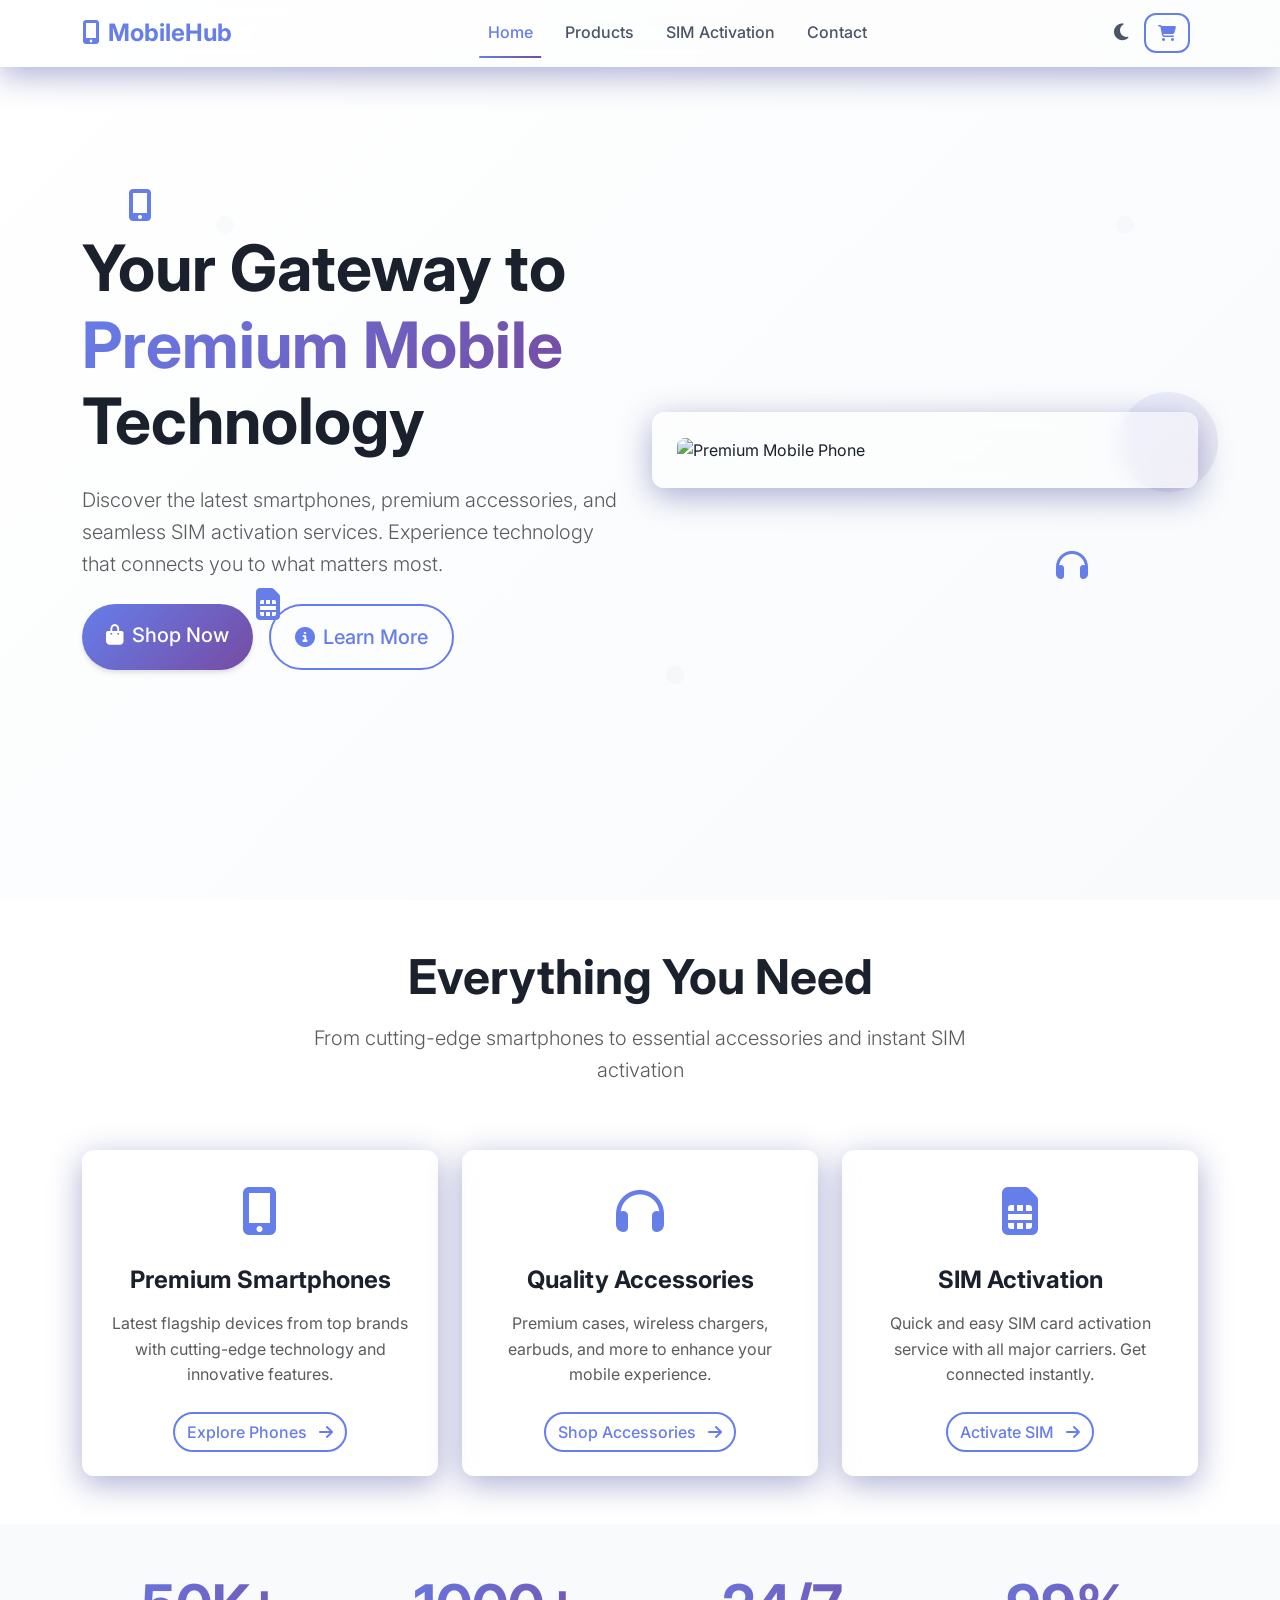
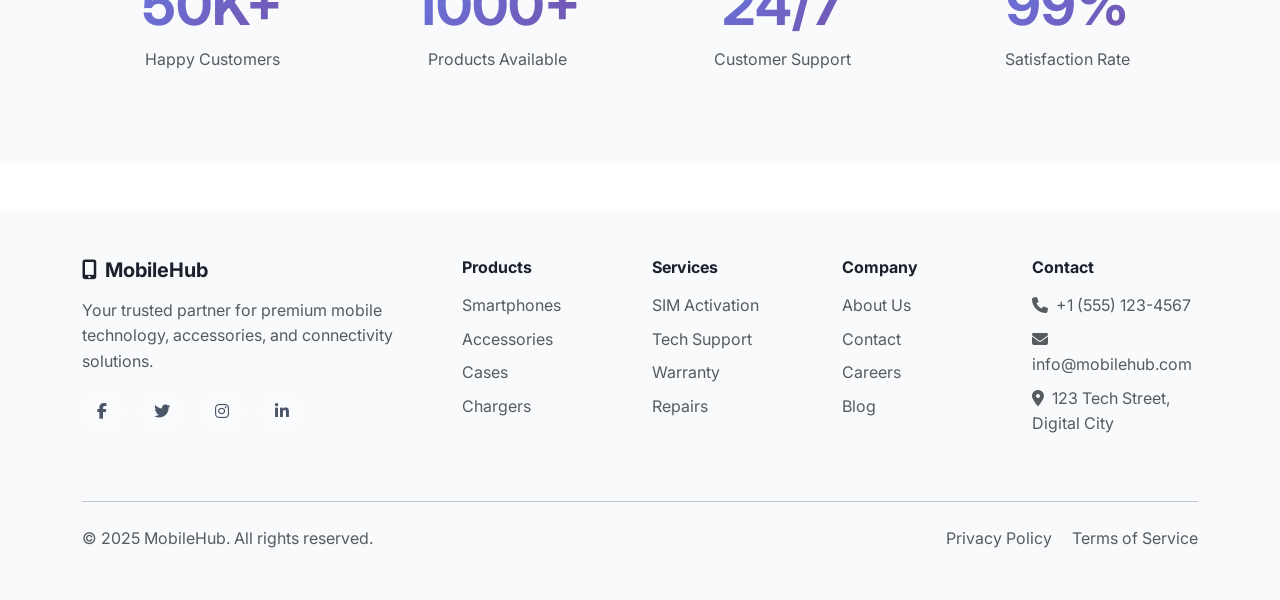
==== index.html @ 007b05e7 "Create initial project structure with responsive mobile tech website Co-authored-by: ahmetiminati <a" ====
<!DOCTYPE html>
<html lang="en" data-bs-theme="light">
<head>
    <meta charset="UTF-8">
    <meta name="viewport" content="width=device-width, initial-scale=1.0">
    <title>MobileHub - Premium Phones & Accessories</title>
    
    <!-- Bootstrap 5 CSS -->
    <link href="https://cdn.jsdelivr.net/npm/bootstrap@5.3.2/dist/css/bootstrap.min.css" rel="stylesheet">
    
    <!-- Google Fonts -->
    <link href="https://fonts.googleapis.com/css2?family=Inter:wght@300;400;500;600;700&display=swap" rel="stylesheet">
    
    <!-- Font Awesome -->
    <link rel="stylesheet" href="https://cdnjs.cloudflare.com/ajax/libs/font-awesome/6.5.0/css/all.min.css">
    
    <!-- AOS Animation Library -->
    <link href="https://unpkg.com/aos@2.3.1/dist/aos.css" rel="stylesheet">
    
    <!-- Custom CSS -->
    <link rel="stylesheet" href="styles.css">
</head>
<body>
    <!-- Navbar -->
    <nav class="navbar navbar-expand-lg navbar-light fixed-top glass-nav">
        <div class="container">
            <a class="navbar-brand fw-bold" href="index.html">
                <i class="fas fa-mobile-alt me-2"></i>MobileHub
            </a>
            
            <button class="navbar-toggler" type="button" data-bs-toggle="collapse" data-bs-target="#navbarNav">
                <span class="navbar-toggler-icon"></span>
            </button>
            
            <div class="collapse navbar-collapse" id="navbarNav">
                <ul class="navbar-nav mx-auto">
                    <li class="nav-item">
                        <a class="nav-link active" href="index.html">Home</a>
                    </li>
                    <li class="nav-item">
                        <a class="nav-link" href="products.html">Products</a>
                    </li>
                    <li class="nav-item">
                        <a class="nav-link" href="sim-activation.html">SIM Activation</a>
                    </li>
                    <li class="nav-item">
                        <a class="nav-link" href="#contact">Contact</a>
                    </li>
                </ul>
                
                <div class="d-flex align-items-center">
                    <button class="btn btn-link p-2 me-2" id="themeToggle">
                        <i class="fas fa-moon" id="themeIcon"></i>
                    </button>
                    <button class="btn btn-outline-primary me-2">
                        <i class="fas fa-shopping-cart"></i>
                    </button>
                </div>
            </div>
        </div>
    </nav>

    <!-- Hero Section -->
    <section class="hero-section d-flex align-items-center min-vh-100">
        <div class="container">
            <div class="row align-items-center">
                <div class="col-lg-6" data-aos="fade-right">
                    <h1 class="display-3 fw-bold mb-4">
                        Your Gateway to 
                        <span class="text-gradient">Premium Mobile</span> 
                        Technology
                    </h1>
                    <p class="lead mb-4 text-muted">
                        Discover the latest smartphones, premium accessories, and seamless SIM activation services. 
                        Experience technology that connects you to what matters most.
                    </p>
                    <div class="d-flex gap-3 flex-wrap">
                        <a href="products.html" class="btn btn-primary btn-lg px-4 py-3 rounded-pill">
                            <i class="fas fa-shopping-bag me-2"></i>Shop Now
                        </a>
                        <a href="#features" class="btn btn-outline-primary btn-lg px-4 py-3 rounded-pill">
                            <i class="fas fa-info-circle me-2"></i>Learn More
                        </a>
                    </div>
                </div>
                <div class="col-lg-6" data-aos="fade-left">
                    <div class="hero-image-container">
                        <div class="glass-card p-4">
                            <img src="https://via.placeholder.com/500x600/667eea/ffffff?text=Premium+Phone" 
                                 alt="Premium Mobile Phone" class="img-fluid rounded-3">
                        </div>
                    </div>
                </div>
            </div>
        </div>
        
        <!-- Floating Elements -->
        <div class="floating-elements">
            <div class="floating-element" data-aos="fade-up" data-aos-delay="200">
                <i class="fas fa-mobile-alt"></i>
            </div>
            <div class="floating-element" data-aos="fade-up" data-aos-delay="400">
                <i class="fas fa-headphones"></i>
            </div>
            <div class="floating-element" data-aos="fade-up" data-aos-delay="600">
                <i class="fas fa-sim-card"></i>
            </div>
        </div>
    </section>

    <!-- Features Section -->
    <section id="features" class="py-5">
        <div class="container">
            <div class="row text-center mb-5">
                <div class="col-lg-8 mx-auto" data-aos="fade-up">
                    <h2 class="display-5 fw-bold mb-3">Everything You Need</h2>
                    <p class="lead text-muted">
                        From cutting-edge smartphones to essential accessories and instant SIM activation
                    </p>
                </div>
            </div>
            
            <div class="row g-4">
                <div class="col-lg-4" data-aos="fade-up" data-aos-delay="100">
                    <div class="feature-card glass-card h-100 p-4 text-center">
                        <div class="feature-icon mb-3">
                            <i class="fas fa-mobile-alt"></i>
                        </div>
                        <h4 class="fw-bold mb-3">Premium Smartphones</h4>
                        <p class="text-muted mb-4">
                            Latest flagship devices from top brands with cutting-edge technology and innovative features.
                        </p>
                        <a href="products.html" class="btn btn-outline-primary rounded-pill">
                            Explore Phones <i class="fas fa-arrow-right ms-2"></i>
                        </a>
                    </div>
                </div>
                
                <div class="col-lg-4" data-aos="fade-up" data-aos-delay="200">
                    <div class="feature-card glass-card h-100 p-4 text-center">
                        <div class="feature-icon mb-3">
                            <i class="fas fa-headphones"></i>
                        </div>
                        <h4 class="fw-bold mb-3">Quality Accessories</h4>
                        <p class="text-muted mb-4">
                            Premium cases, wireless chargers, earbuds, and more to enhance your mobile experience.
                        </p>
                        <a href="products.html" class="btn btn-outline-primary rounded-pill">
                            Shop Accessories <i class="fas fa-arrow-right ms-2"></i>
                        </a>
                    </div>
                </div>
                
                <div class="col-lg-4" data-aos="fade-up" data-aos-delay="300">
                    <div class="feature-card glass-card h-100 p-4 text-center">
                        <div class="feature-icon mb-3">
                            <i class="fas fa-sim-card"></i>
                        </div>
                        <h4 class="fw-bold mb-3">SIM Activation</h4>
                        <p class="text-muted mb-4">
                            Quick and easy SIM card activation service with all major carriers. Get connected instantly.
                        </p>
                        <a href="sim-activation.html" class="btn btn-outline-primary rounded-pill">
                            Activate SIM <i class="fas fa-arrow-right ms-2"></i>
                        </a>
                    </div>
                </div>
            </div>
        </div>
    </section>

    <!-- Stats Section -->
    <section class="stats-section py-5">
        <div class="container">
            <div class="row text-center">
                <div class="col-lg-3 col-md-6 mb-4" data-aos="fade-up" data-aos-delay="100">
                    <div class="stat-item">
                        <h3 class="display-4 fw-bold text-primary mb-2">50K+</h3>
                        <p class="text-muted">Happy Customers</p>
                    </div>
                </div>
                <div class="col-lg-3 col-md-6 mb-4" data-aos="fade-up" data-aos-delay="200">
                    <div class="stat-item">
                        <h3 class="display-4 fw-bold text-primary mb-2">1000+</h3>
                        <p class="text-muted">Products Available</p>
                    </div>
                </div>
                <div class="col-lg-3 col-md-6 mb-4" data-aos="fade-up" data-aos-delay="300">
                    <div class="stat-item">
                        <h3 class="display-4 fw-bold text-primary mb-2">24/7</h3>
                        <p class="text-muted">Customer Support</p>
                    </div>
                </div>
                <div class="col-lg-3 col-md-6 mb-4" data-aos="fade-up" data-aos-delay="400">
                    <div class="stat-item">
                        <h3 class="display-4 fw-bold text-primary mb-2">99%</h3>
                        <p class="text-muted">Satisfaction Rate</p>
                    </div>
                </div>
            </div>
        </div>
    </section>

    <!-- Footer -->
    <footer class="footer py-5 mt-5">
        <div class="container">
            <div class="row">
                <div class="col-lg-4 mb-4">
                    <h5 class="fw-bold mb-3">
                        <i class="fas fa-mobile-alt me-2"></i>MobileHub
                    </h5>
                    <p class="text-muted">
                        Your trusted partner for premium mobile technology, accessories, and connectivity solutions.
                    </p>
                    <div class="social-links">
                        <a href="#" class="social-link me-3"><i class="fab fa-facebook-f"></i></a>
                        <a href="#" class="social-link me-3"><i class="fab fa-twitter"></i></a>
                        <a href="#" class="social-link me-3"><i class="fab fa-instagram"></i></a>
                        <a href="#" class="social-link"><i class="fab fa-linkedin-in"></i></a>
                    </div>
                </div>
                
                <div class="col-lg-2 col-md-6 mb-4">
                    <h6 class="fw-bold mb-3">Products</h6>
                    <ul class="list-unstyled">
                        <li class="mb-2"><a href="products.html" class="text-muted text-decoration-none">Smartphones</a></li>
                        <li class="mb-2"><a href="products.html" class="text-muted text-decoration-none">Accessories</a></li>
                        <li class="mb-2"><a href="products.html" class="text-muted text-decoration-none">Cases</a></li>
                        <li class="mb-2"><a href="products.html" class="text-muted text-decoration-none">Chargers</a></li>
                    </ul>
                </div>
                
                <div class="col-lg-2 col-md-6 mb-4">
                    <h6 class="fw-bold mb-3">Services</h6>
                    <ul class="list-unstyled">
                        <li class="mb-2"><a href="sim-activation.html" class="text-muted text-decoration-none">SIM Activation</a></li>
                        <li class="mb-2"><a href="#" class="text-muted text-decoration-none">Tech Support</a></li>
                        <li class="mb-2"><a href="#" class="text-muted text-decoration-none">Warranty</a></li>
                        <li class="mb-2"><a href="#" class="text-muted text-decoration-none">Repairs</a></li>
                    </ul>
                </div>
                
                <div class="col-lg-2 col-md-6 mb-4">
                    <h6 class="fw-bold mb-3">Company</h6>
                    <ul class="list-unstyled">
                        <li class="mb-2"><a href="#" class="text-muted text-decoration-none">About Us</a></li>
                        <li class="mb-2"><a href="#contact" class="text-muted text-decoration-none">Contact</a></li>
                        <li class="mb-2"><a href="#" class="text-muted text-decoration-none">Careers</a></li>
                        <li class="mb-2"><a href="#" class="text-muted text-decoration-none">Blog</a></li>
                    </ul>
                </div>
                
                <div class="col-lg-2 col-md-6 mb-4" id="contact">
                    <h6 class="fw-bold mb-3">Contact</h6>
                    <ul class="list-unstyled">
                        <li class="mb-2 text-muted"><i class="fas fa-phone me-2"></i>+1 (555) 123-4567</li>
                        <li class="mb-2 text-muted"><i class="fas fa-envelope me-2"></i>info@mobilehub.com</li>
                        <li class="mb-2 text-muted"><i class="fas fa-map-marker-alt me-2"></i>123 Tech Street, Digital City</li>
                    </ul>
                </div>
            </div>
            
            <hr class="my-4">
            
            <div class="row align-items-center">
                <div class="col-md-6">
                    <p class="text-muted mb-0">&copy; 2025 MobileHub. All rights reserved.</p>
                </div>
                <div class="col-md-6 text-md-end">
                    <a href="#" class="text-muted text-decoration-none me-3">Privacy Policy</a>
                    <a href="#" class="text-muted text-decoration-none">Terms of Service</a>
                </div>
            </div>
        </div>
    </footer>

    <!-- Bootstrap 5 JS -->
    <script src="https://cdn.jsdelivr.net/npm/bootstrap@5.3.2/dist/js/bootstrap.bundle.min.js"></script>
    
    <!-- AOS Animation JS -->
    <script src="https://unpkg.com/aos@2.3.1/dist/aos.js"></script>
    
    <!-- Custom JS -->
    <script src="script.js"></script>
</body>
</html>
---- styles.css ----
/* ==========================================================================
   MobileHub - Modern Mobile Store CSS
   ========================================================================== */

/* CSS Variables for Theme Support */
:root {
    /* Light Theme Colors */
    --primary-color: #667eea;
    --primary-gradient: linear-gradient(135deg, #667eea 0%, #764ba2 100%);
    --secondary-color: #f093fb;
    --accent-color: #4facfe;
    
    /* Background Colors */
    --bg-primary: #ffffff;
    --bg-secondary: #f8fafc;
    --bg-tertiary: #e2e8f0;
    
    /* Text Colors */
    --text-primary: #1a202c;
    --text-secondary: #4a5568;
    --text-muted: #718096;
    
    /* Glass Effect */
    --glass-bg: rgba(255, 255, 255, 0.25);
    --glass-border: rgba(255, 255, 255, 0.18);
    --glass-shadow: 0 8px 32px 0 rgba(31, 38, 135, 0.37);
    
    /* Shadows */
    --shadow-sm: 0 1px 2px 0 rgba(0, 0, 0, 0.05);
    --shadow-md: 0 4px 6px -1px rgba(0, 0, 0, 0.1), 0 2px 4px -1px rgba(0, 0, 0, 0.06);
    --shadow-lg: 0 10px 15px -3px rgba(0, 0, 0, 0.1), 0 4px 6px -2px rgba(0, 0, 0, 0.05);
    --shadow-xl: 0 20px 25px -5px rgba(0, 0, 0, 0.1), 0 10px 10px -5px rgba(0, 0, 0, 0.04);
    
    /* Border Radius */
    --border-radius-sm: 0.375rem;
    --border-radius-md: 0.5rem;
    --border-radius-lg: 0.75rem;
    --border-radius-xl: 1rem;
    
    /* Transitions */
    --transition-fast: 0.15s ease-in-out;
    --transition-normal: 0.3s ease-in-out;
    --transition-slow: 0.5s ease-in-out;
}

/* Dark Theme */
[data-bs-theme="dark"] {
    --bg-primary: #0f172a;
    --bg-secondary: #1e293b;
    --bg-tertiary: #334155;
    
    --text-primary: #f1f5f9;
    --text-secondary: #cbd5e1;
    --text-muted: #94a3b8;
    
    --glass-bg: rgba(15, 23, 42, 0.25);
    --glass-border: rgba(148, 163, 184, 0.18);
    --glass-shadow: 0 8px 32px 0 rgba(0, 0, 0, 0.5);
}

/* Base Styles */
* {
    margin: 0;
    padding: 0;
    box-sizing: border-box;
}

html {
    scroll-behavior: smooth;
}

body {
    font-family: 'Inter', -apple-system, BlinkMacSystemFont, 'Segoe UI', Roboto, sans-serif;
    line-height: 1.6;
    color: var(--text-primary);
    background: var(--bg-primary);
    transition: all var(--transition-normal);
}

/* Typography */
h1, h2, h3, h4, h5, h6 {
    font-weight: 600;
    line-height: 1.2;
    color: var(--text-primary);
}

.text-gradient {
    background: var(--primary-gradient);
    -webkit-background-clip: text;
    -webkit-text-fill-color: transparent;
    background-clip: text;
}

/* Glass Morphism Effects */
.glass-card {
    background: var(--glass-bg);
    backdrop-filter: blur(10px);
    -webkit-backdrop-filter: blur(10px);
    border: 1px solid var(--glass-border);
    border-radius: var(--border-radius-lg);
    box-shadow: var(--glass-shadow);
    transition: all var(--transition-normal);
}

.glass-card:hover {
    transform: translateY(-5px);
    box-shadow: var(--shadow-xl);
}

.glass-nav {
    background: var(--glass-bg) !important;
    backdrop-filter: blur(10px);
    -webkit-backdrop-filter: blur(10px);
    border-bottom: 1px solid var(--glass-border);
    box-shadow: var(--glass-shadow);
}

/* Navigation */
.navbar-brand {
    font-size: 1.5rem;
    font-weight: 700;
    color: var(--primary-color) !important;
}

.navbar-nav .nav-link {
    font-weight: 500;
    color: var(--text-secondary) !important;
    padding: 0.75rem 1rem !important;
    border-radius: var(--border-radius-md);
    transition: all var(--transition-fast);
    position: relative;
}

.navbar-nav .nav-link:hover,
.navbar-nav .nav-link.active {
    color: var(--primary-color) !important;
    background: var(--glass-bg);
}

.navbar-nav .nav-link::after {
    content: '';
    position: absolute;
    bottom: 0;
    left: 50%;
    width: 0;
    height: 2px;
    background: var(--primary-gradient);
    transition: all var(--transition-fast);
    transform: translateX(-50%);
}

.navbar-nav .nav-link:hover::after,
.navbar-nav .nav-link.active::after {
    width: 80%;
}

/* Hero Section */
.hero-section {
    background: linear-gradient(135deg, var(--bg-primary) 0%, var(--bg-secondary) 100%);
    position: relative;
    overflow: hidden;
}

.hero-section::before {
    content: '';
    position: absolute;
    top: 0;
    left: 0;
    right: 0;
    bottom: 0;
    background: url('data:image/svg+xml,<svg xmlns="http://www.w3.org/2000/svg" viewBox="0 0 100 100"><defs><pattern id="grain" width="100" height="100" patternUnits="userSpaceOnUse"><circle cx="25" cy="25" r="1" fill="%23667eea" opacity="0.1"/><circle cx="75" cy="75" r="1" fill="%23764ba2" opacity="0.1"/></pattern></defs><rect width="100" height="100" fill="url(%23grain)"/></svg>');
    opacity: 0.3;
    z-index: 1;
}

.hero-section .container {
    position: relative;
    z-index: 2;
}

.hero-image-container {
    position: relative;
}

.hero-image-container::before {
    content: '';
    position: absolute;
    top: -20px;
    right: -20px;
    width: 100px;
    height: 100px;
    background: var(--primary-gradient);
    border-radius: 50%;
    opacity: 0.1;
    z-index: -1;
}

/* Floating Elements */
.floating-elements {
    position: absolute;
    top: 0;
    left: 0;
    right: 0;
    bottom: 0;
    pointer-events: none;
    z-index: 1;
}

.floating-element {
    position: absolute;
    font-size: 2rem;
    color: var(--primary-color);
    opacity: 0.1;
    animation: float 6s ease-in-out infinite;
}

.floating-element:nth-child(1) {
    top: 20%;
    left: 10%;
    animation-delay: 0s;
}

.floating-element:nth-child(2) {
    top: 60%;
    right: 15%;
    animation-delay: 2s;
}

.floating-element:nth-child(3) {
    bottom: 30%;
    left: 20%;
    animation-delay: 4s;
}

@keyframes float {
    0%, 100% {
        transform: translateY(0px);
    }
    50% {
        transform: translateY(-20px);
    }
}

/* Buttons */
.btn {
    font-weight: 500;
    border-radius: var(--border-radius-lg);
    transition: all var(--transition-normal);
    border: none;
    position: relative;
    overflow: hidden;
}

.btn-primary {
    background: var(--primary-gradient);
    color: white;
    box-shadow: var(--shadow-md);
}

.btn-primary:hover {
    transform: translateY(-2px);
    box-shadow: var(--shadow-lg);
    background: var(--primary-gradient);
    filter: brightness(1.1);
}

.btn-outline-primary {
    border: 2px solid var(--primary-color);
    color: var(--primary-color);
    background: transparent;
}

.btn-outline-primary:hover {
    background: var(--primary-gradient);
    border-color: transparent;
    color: white;
    transform: translateY(-2px);
    box-shadow: var(--shadow-lg);
}

.btn::before {
    content: '';
    position: absolute;
    top: 0;
    left: -100%;
    width: 100%;
    height: 100%;
    background: linear-gradient(90deg, transparent, rgba(255, 255, 255, 0.2), transparent);
    transition: left 0.5s;
}

.btn:hover::before {
    left: 100%;
}

/* Feature Cards */
.feature-card {
    border: none;
    transition: all var(--transition-normal);
    height: 100%;
}

.feature-card:hover {
    transform: translateY(-10px) scale(1.02);
}

.feature-icon {
    font-size: 3rem;
    color: var(--primary-color);
    margin-bottom: 1rem;
}

/* Product Cards */
.product-card {
    border: none;
    overflow: hidden;
    transition: all var(--transition-normal);
    position: relative;
}

.product-card:hover {
    transform: translateY(-10px);
    box-shadow: var(--shadow-xl);
}

.product-image {
    position: relative;
    overflow: hidden;
    border-radius: var(--border-radius-lg) var(--border-radius-lg) 0 0;
}

.product-image img {
    transition: transform var(--transition-slow);
    border-radius: var(--border-radius-lg) var(--border-radius-lg) 0 0;
}

.product-card:hover .product-image img {
    transform: scale(1.1);
}

.product-overlay {
    position: absolute;
    top: 0;
    left: 0;
    right: 0;
    bottom: 0;
    background: rgba(0, 0, 0, 0.7);
    display: flex;
    align-items: center;
    justify-content: center;
    opacity: 0;
    transition: opacity var(--transition-normal);
}

.product-card:hover .product-overlay {
    opacity: 1;
}

.product-category .badge {
    font-size: 0.75rem;
    padding: 0.375rem 0.75rem;
    border-radius: var(--border-radius-xl);
}

.product-rating i {
    font-size: 0.875rem;
}

/* Tabs */
.glass-tabs {
    background: var(--glass-bg);
    backdrop-filter: blur(10px);
    -webkit-backdrop-filter: blur(10px);
    border: 1px solid var(--glass-border);
    border-radius: var(--border-radius-xl);
    padding: 0.5rem;
}

.glass-tabs .nav-link {
    border: none;
    border-radius: var(--border-radius-lg);
    color: var(--text-secondary);
    font-weight: 500;
    transition: all var(--transition-fast);
}

.glass-tabs .nav-link.active {
    background: var(--primary-gradient);
    color: white;
    box-shadow: var(--shadow-md);
}

/* Forms */
.form-control,
.form-select {
    border: 2px solid var(--glass-border);
    border-radius: var(--border-radius-md);
    background: var(--glass-bg);
    backdrop-filter: blur(10px);
    -webkit-backdrop-filter: blur(10px);
    color: var(--text-primary);
    transition: all var(--transition-fast);
}

.form-control:focus,
.form-select:focus {
    border-color: var(--primary-color);
    box-shadow: 0 0 0 0.2rem rgba(102, 126, 234, 0.25);
    background: var(--glass-bg);
}

.form-label {
    color: var(--text-primary);
    margin-bottom: 0.5rem;
}

/* Info Cards */
.info-card {
    border: none;
    transition: all var(--transition-normal);
}

.info-card:hover {
    transform: translateY(-5px);
}

.info-icon {
    font-size: 2.5rem;
    margin-bottom: 1rem;
}

/* Carrier Items */
.carrier-item {
    min-width: 100px;
    text-align: center;
    transition: all var(--transition-normal);
    cursor: pointer;
}

.carrier-item:hover {
    transform: translateY(-3px);
    background: var(--primary-color);
    color: white;
}

.carrier-item i {
    font-size: 1.5rem;
    display: block;
}

/* Accordion */
.accordion-item {
    border: none;
    margin-bottom: 1rem;
}

.accordion-button {
    background: var(--glass-bg);
    border: none;
    color: var(--text-primary);
    font-weight: 500;
    border-radius: var(--border-radius-lg);
}

.accordion-button:not(.collapsed) {
    background: var(--primary-gradient);
    color: white;
    box-shadow: none;
}

.accordion-button:focus {
    box-shadow: none;
    border-color: transparent;
}

.accordion-body {
    background: var(--glass-bg);
    color: var(--text-secondary);
    border-radius: 0 0 var(--border-radius-lg) var(--border-radius-lg);
}

/* Stats Section */
.stats-section {
    background: var(--bg-secondary);
    position: relative;
}

.stat-item h3 {
    background: var(--primary-gradient);
    -webkit-background-clip: text;
    -webkit-text-fill-color: transparent;
    background-clip: text;
}

/* Footer */
.footer {
    background: var(--bg-secondary);
    border-top: 1px solid var(--glass-border);
}

.social-link {
    display: inline-flex;
    align-items: center;
    justify-content: center;
    width: 40px;
    height: 40px;
    background: var(--glass-bg);
    color: var(--text-secondary);
    border-radius: 50%;
    text-decoration: none;
    transition: all var(--transition-fast);
    backdrop-filter: blur(10px);
    -webkit-backdrop-filter: blur(10px);
    border: 1px solid var(--glass-border);
}

.social-link:hover {
    background: var(--primary-gradient);
    color: white;
    transform: translateY(-2px);
}

/* Page Headers */
.page-header {
    background: linear-gradient(135deg, var(--bg-primary) 0%, var(--bg-secondary) 100%);
    position: relative;
}

/* Theme Toggle */
#themeToggle {
    border: none;
    background: transparent;
    color: var(--text-secondary);
    font-size: 1.2rem;
    transition: all var(--transition-fast);
}

#themeToggle:hover {
    color: var(--primary-color);
    transform: scale(1.1);
}

/* Animations */
@keyframes fadeInUp {
    from {
        opacity: 0;
        transform: translateY(30px);
    }
    to {
        opacity: 1;
        transform: translateY(0);
    }
}

@keyframes fadeInLeft {
    from {
        opacity: 0;
        transform: translateX(-30px);
    }
    to {
        opacity: 1;
        transform: translateX(0);
    }
}

@keyframes fadeInRight {
    from {
        opacity: 0;
        transform: translateX(30px);
    }
    to {
        opacity: 1;
        transform: translateX(0);
    }
}

/* Responsive Design */
@media (max-width: 768px) {
    .hero-section {
        padding-top: 2rem;
        padding-bottom: 2rem;
    }
    
    .display-3 {
        font-size: 2.5rem;
    }
    
    .display-4 {
        font-size: 2rem;
    }
    
    .btn-lg {
        padding: 0.75rem 1.5rem;
        font-size: 1rem;
    }
    
    .floating-elements {
        display: none;
    }
    
    .product-card {
        margin-bottom: 1.5rem;
    }
    
    .glass-tabs {
        padding: 0.25rem;
    }
    
    .glass-tabs .nav-link {
        padding: 0.5rem 0.75rem;
        font-size: 0.875rem;
    }
    
    .carriers-grid {
        gap: 1rem !important;
    }
    
    .carrier-item {
        min-width: 80px;
        padding: 0.75rem !important;
    }
    
    .form-container {
        padding: 2rem !important;
    }
}

@media (max-width: 576px) {
    .display-3 {
        font-size: 2rem;
    }
    
    .display-4 {
        font-size: 1.75rem;
    }
    
    .btn-lg {
        padding: 0.625rem 1.25rem;
        font-size: 0.9rem;
    }
    
    .hero-section .btn {
        width: 100%;
        margin-bottom: 0.5rem;
    }
    
    .feature-icon {
        font-size: 2.5rem;
    }
    
    .info-icon {
        font-size: 2rem;
    }
    
    .form-container {
        padding: 1.5rem !important;
    }
    
    .social-link {
        width: 35px;
        height: 35px;
    }
}

/* Print Styles */
@media print {
    .navbar,
    .floating-elements,
    .btn,
    .social-links {
        display: none !important;
    }
    
    .glass-card {
        background: white !important;
        box-shadow: none !important;
        border: 1px solid #ddd !important;
    }
    
    body {
        background: white !important;
        color: black !important;
    }
}

/* High Contrast Mode */
@media (prefers-contrast: high) {
    :root {
        --glass-bg: rgba(255, 255, 255, 0.9);
        --glass-border: rgba(0, 0, 0, 0.3);
    }
    
    [data-bs-theme="dark"] {
        --glass-bg: rgba(0, 0, 0, 0.9);
        --glass-border: rgba(255, 255, 255, 0.3);
    }
}

/* Reduced Motion */
@media (prefers-reduced-motion: reduce) {
    * {
        animation-duration: 0.01ms !important;
        animation-iteration-count: 1 !important;
        transition-duration: 0.01ms !important;
    }
    
    .floating-element {
        animation: none;
    }
}

/* Focus Styles for Accessibility */
.btn:focus,
.form-control:focus,
.form-select:focus,
.nav-link:focus {
    outline: 2px solid var(--primary-color);
    outline-offset: 2px;
}

/* Loading States */
.loading {
    opacity: 0.6;
    pointer-events: none;
}

.loading::after {
    content: '';
    position: absolute;
    top: 50%;
    left: 50%;
    width: 20px;
    height: 20px;
    margin: -10px 0 0 -10px;
    border: 2px solid var(--primary-color);
    border-radius: 50%;
    border-top-color: transparent;
    animation: spin 1s linear infinite;
}

@keyframes spin {
    to {
        transform: rotate(360deg);
    }
}

/* Success/Error States */
.is-valid .form-control,
.is-valid .form-select {
    border-color: #198754;
}

.is-invalid .form-control,
.is-invalid .form-select {
    border-color: #dc3545;
}

/* Custom Scrollbar */
::-webkit-scrollbar {
    width: 8px;
}

::-webkit-scrollbar-track {
    background: var(--bg-secondary);
}

::-webkit-scrollbar-thumb {
    background: var(--primary-color);
    border-radius: 4px;
}

::-webkit-scrollbar-thumb:hover {
    background: var(--secondary-color);
}

/* Selection Styles */
::selection {
    background: var(--primary-color);
    color: white;
}

::-moz-selection {
    background: var(--primary-color);
    color: white;
}
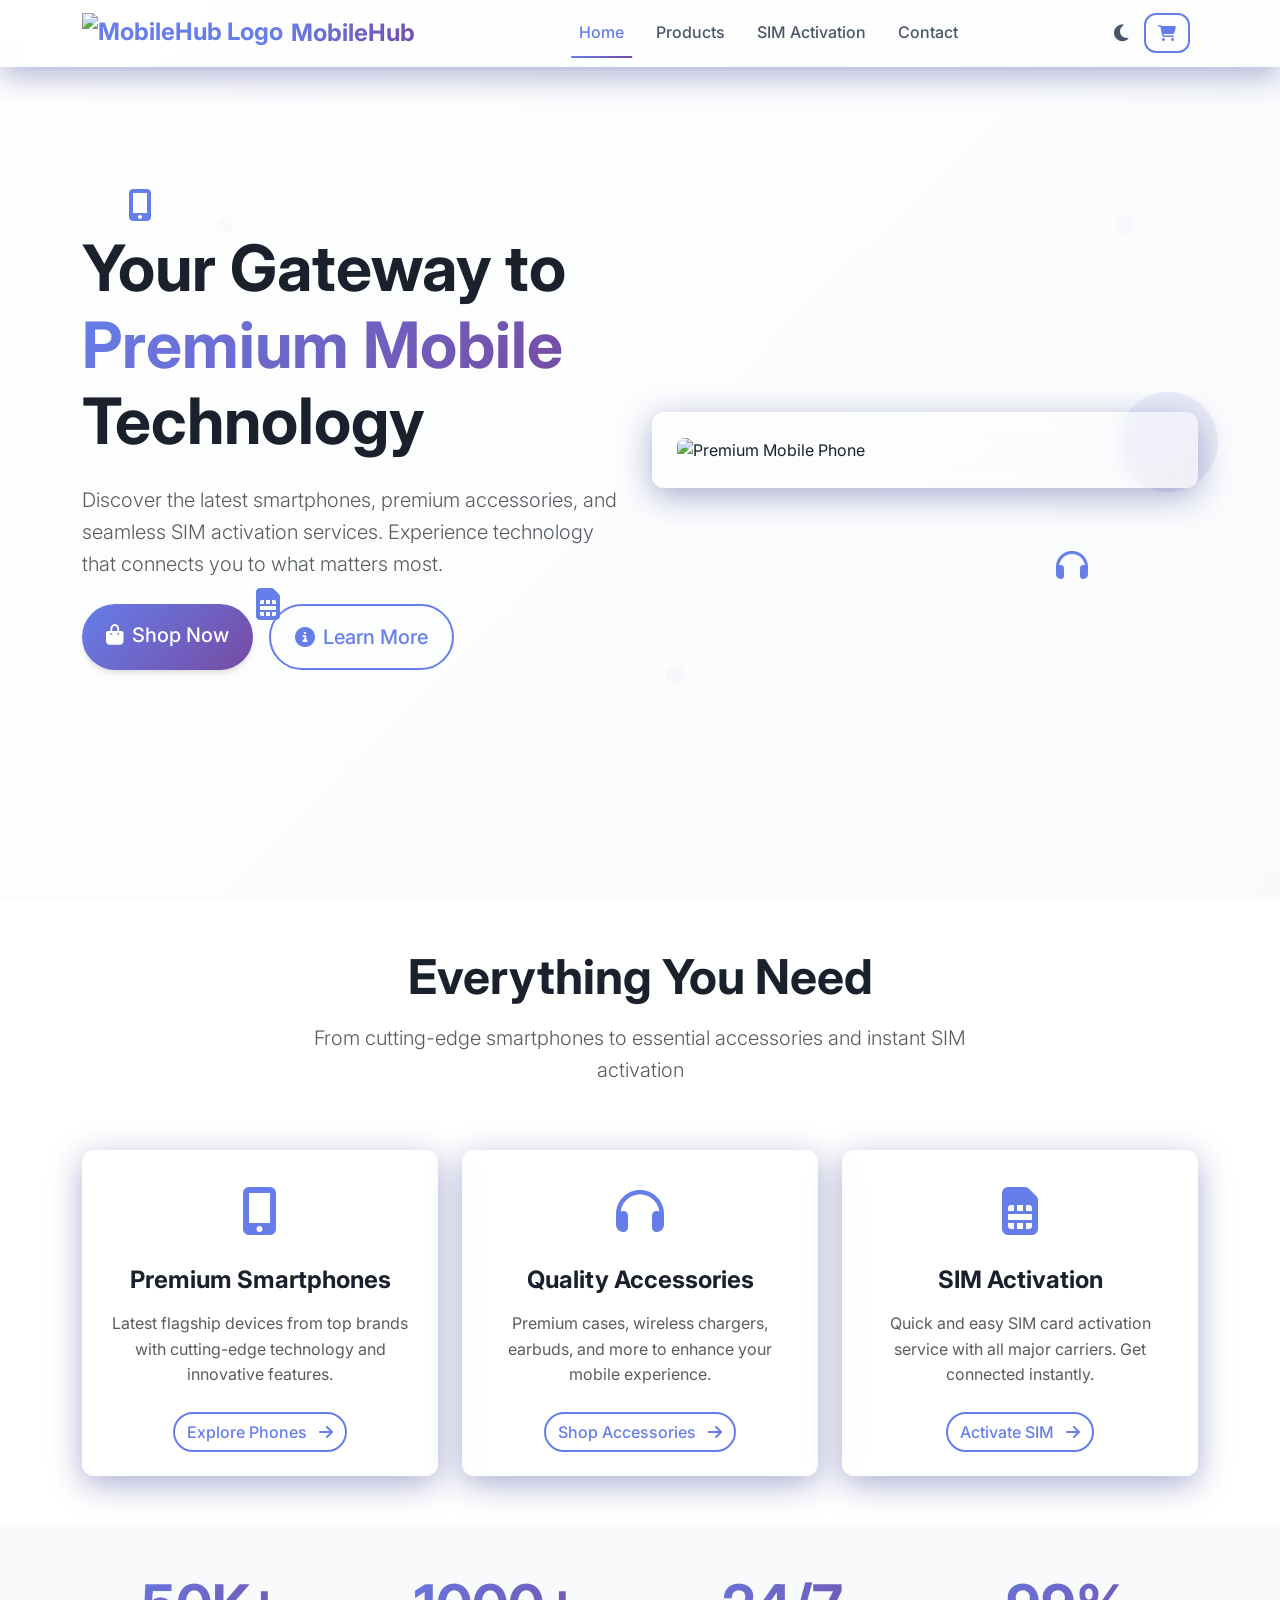
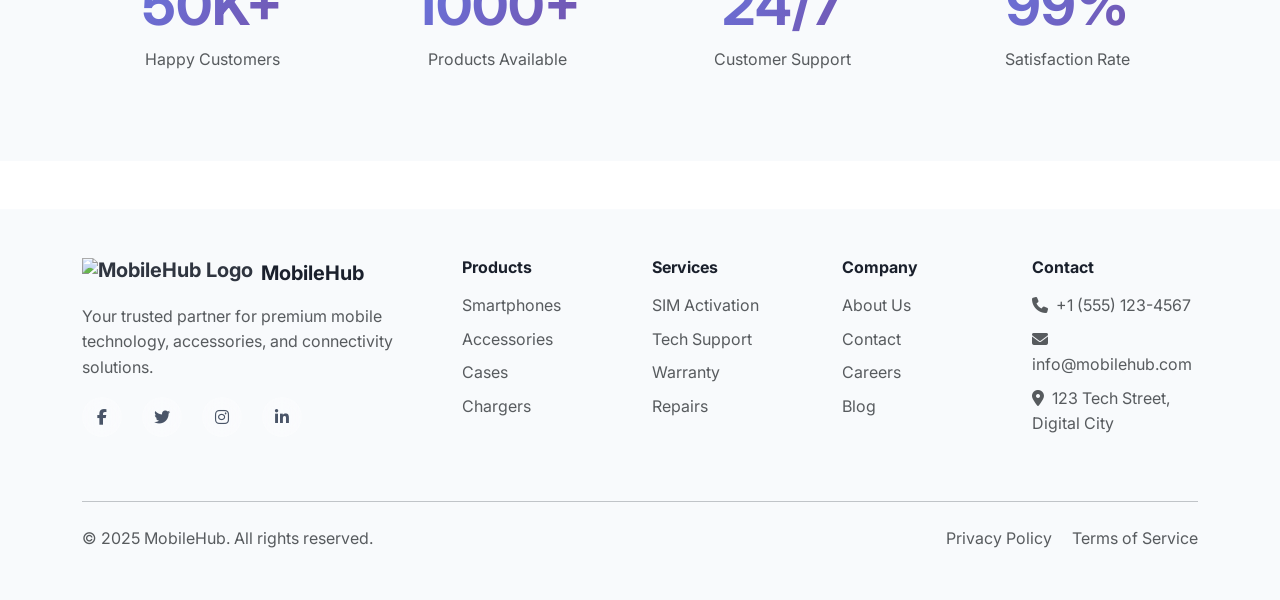
==== commit ae40cf33: "Replace mobile icon with logo in navbar and footer across pages Co-authored-by: ahmetiminati <ahmeti" ====
--- a/index.html
+++ b/index.html
@@ -24,8 +24,9 @@
     <!-- Navbar -->
     <nav class="navbar navbar-expand-lg navbar-light fixed-top glass-nav">
         <div class="container">
-            <a class="navbar-brand fw-bold" href="index.html">
-                <i class="fas fa-mobile-alt me-2"></i>MobileHub
+            <a class="navbar-brand fw-bold d-flex align-items-center" href="index.html">
+                <img src="logo.png" alt="MobileHub Logo" class="navbar-logo me-2">
+                <span class="brand-text">MobileHub</span>
             </a>
             
             <button class="navbar-toggler" type="button" data-bs-toggle="collapse" data-bs-target="#navbarNav">
@@ -206,8 +207,9 @@
         <div class="container">
             <div class="row">
                 <div class="col-lg-4 mb-4">
-                    <h5 class="fw-bold mb-3">
-                        <i class="fas fa-mobile-alt me-2"></i>MobileHub
+                    <h5 class="fw-bold mb-3 d-flex align-items-center">
+                        <img src="logo.png" alt="MobileHub Logo" class="footer-logo me-2">
+                        <span>MobileHub</span>
                     </h5>
                     <p class="text-muted">
                         Your trusted partner for premium mobile technology, accessories, and connectivity solutions.
--- a/styles.css
+++ b/styles.css
@@ -120,6 +120,35 @@
     font-size: 1.5rem;
     font-weight: 700;
     color: var(--primary-color) !important;
+    text-decoration: none;
+}
+
+.navbar-brand:hover {
+    color: var(--primary-color) !important;
+}
+
+/* Logo Styles */
+.navbar-logo {
+    height: 40px;
+    width: auto;
+    transition: all var(--transition-fast);
+}
+
+.navbar-logo:hover {
+    transform: scale(1.05);
+}
+
+.footer-logo {
+    height: 30px;
+    width: auto;
+    opacity: 0.9;
+}
+
+.brand-text {
+    background: var(--primary-gradient);
+    -webkit-background-clip: text;
+    -webkit-text-fill-color: transparent;
+    background-clip: text;
 }
 
 .navbar-nav .nav-link {
@@ -581,6 +610,14 @@
         padding-bottom: 2rem;
     }
     
+    .navbar-logo {
+        height: 35px;
+    }
+    
+    .footer-logo {
+        height: 25px;
+    }
+    
     .display-3 {
         font-size: 2.5rem;
     }
@@ -628,6 +665,18 @@
 @media (max-width: 576px) {
     .display-3 {
         font-size: 2rem;
+    }
+    
+    .navbar-logo {
+        height: 30px;
+    }
+    
+    .footer-logo {
+        height: 20px;
+    }
+    
+    .brand-text {
+        font-size: 1.2rem;
     }
     
     .display-4 {
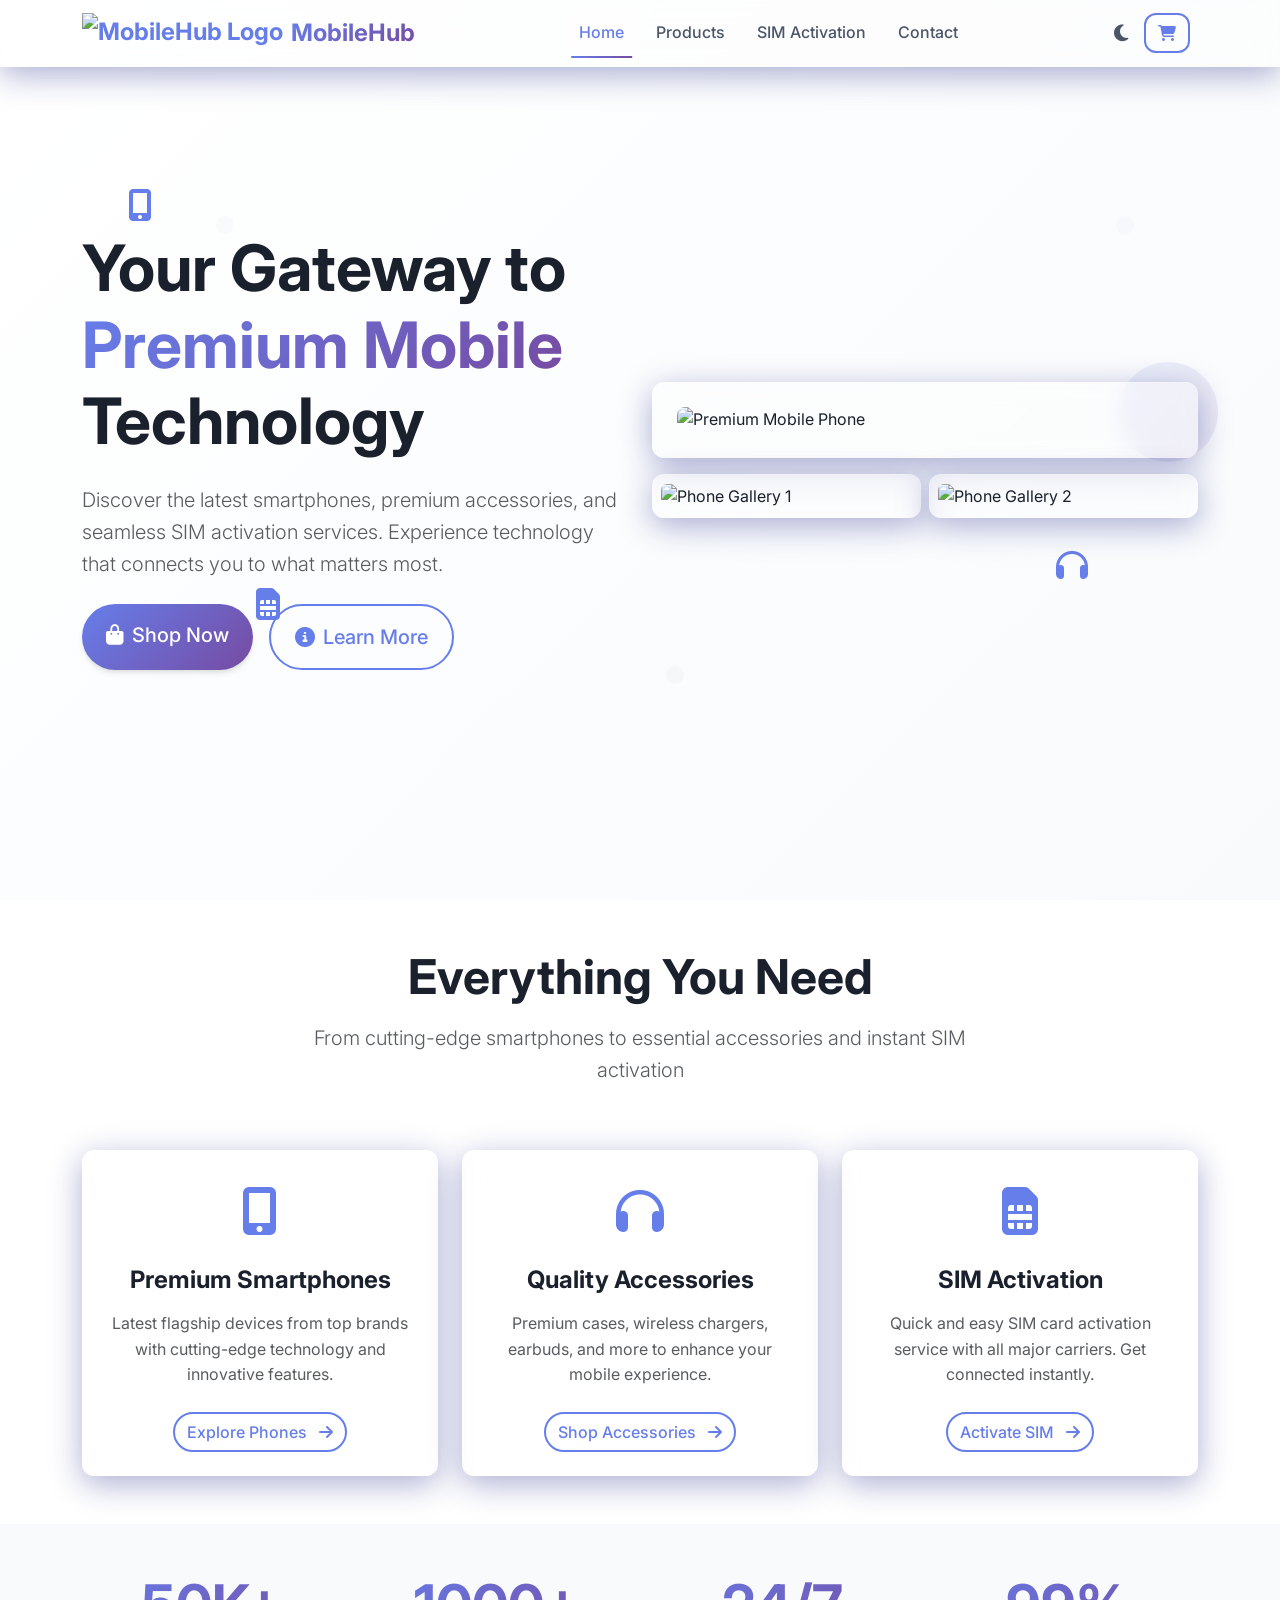
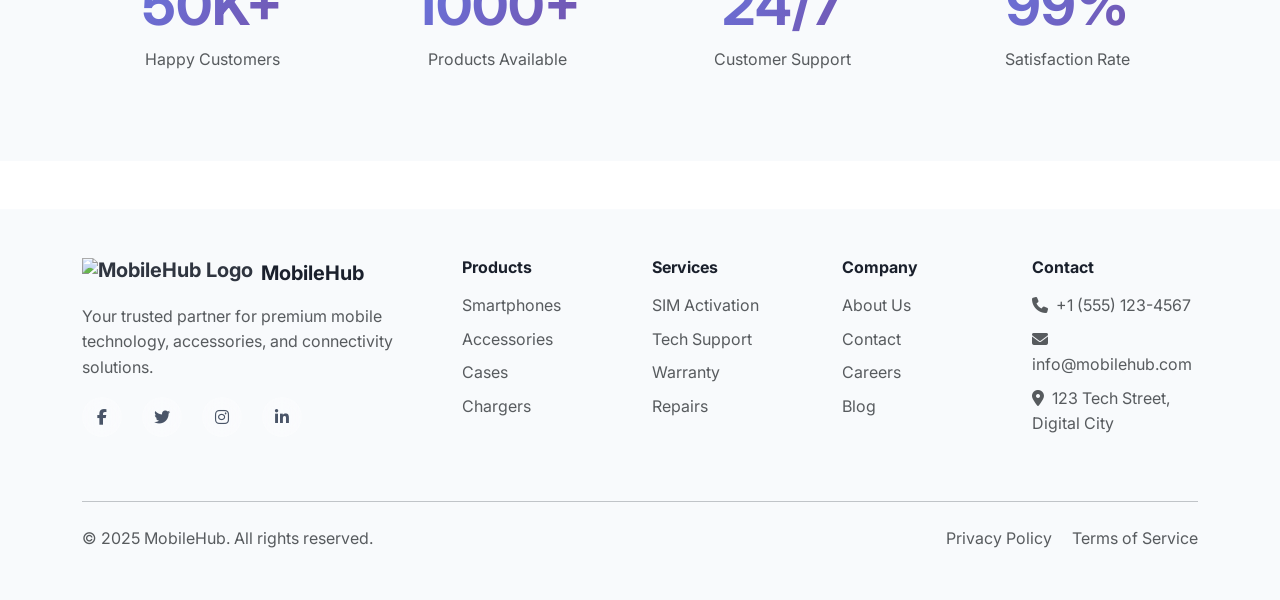
==== commit 2056d014: "Add gallery page with image filtering and lightbox functionality Co-authored-by: ahmetiminati <ahmet" ====
--- a/index.html
+++ b/index.html
@@ -87,8 +87,23 @@
                 <div class="col-lg-6" data-aos="fade-left">
                     <div class="hero-image-container">
                         <div class="glass-card p-4">
-                            <img src="https://via.placeholder.com/500x600/667eea/ffffff?text=Premium+Phone" 
+                            <img src="hero-phone.jpg" 
                                  alt="Premium Mobile Phone" class="img-fluid rounded-3">
+                        </div>
+                        <!-- Additional photos can be added here -->
+                        <div class="additional-photos mt-3 d-none d-lg-block">
+                            <div class="row g-2">
+                                <div class="col-6">
+                                    <div class="glass-card p-2">
+                                        <img src="phone-gallery-1.jpg" alt="Phone Gallery 1" class="img-fluid rounded">
+                                    </div>
+                                </div>
+                                <div class="col-6">
+                                    <div class="glass-card p-2">
+                                        <img src="phone-gallery-2.jpg" alt="Phone Gallery 2" class="img-fluid rounded">
+                                    </div>
+                                </div>
+                            </div>
                         </div>
                     </div>
                 </div>
--- a/styles.css
+++ b/styles.css
@@ -822,6 +822,91 @@
     background: var(--secondary-color);
 }
 
+/* Gallery Styles */
+.gallery-card {
+    border: none;
+    transition: all var(--transition-normal);
+    overflow: hidden;
+}
+
+.gallery-card:hover {
+    transform: translateY(-5px);
+    box-shadow: var(--shadow-xl);
+}
+
+.gallery-image {
+    position: relative;
+    overflow: hidden;
+}
+
+.gallery-image img {
+    transition: transform var(--transition-slow);
+    aspect-ratio: 4/3;
+    object-fit: cover;
+}
+
+.gallery-card:hover .gallery-image img {
+    transform: scale(1.1);
+}
+
+.gallery-overlay {
+    position: absolute;
+    top: 0;
+    left: 0;
+    right: 0;
+    bottom: 0;
+    background: rgba(0, 0, 0, 0.7);
+    display: flex;
+    align-items: center;
+    justify-content: center;
+    opacity: 0;
+    transition: opacity var(--transition-normal);
+}
+
+.gallery-card:hover .gallery-overlay {
+    opacity: 1;
+}
+
+.gallery-info {
+    background: var(--glass-bg);
+    backdrop-filter: blur(10px);
+    -webkit-backdrop-filter: blur(10px);
+}
+
+.additional-photos .glass-card {
+    padding: 0.5rem;
+}
+
+.additional-photos img {
+    aspect-ratio: 1;
+    object-fit: cover;
+    border-radius: var(--border-radius-md);
+}
+
+/* Fade in animation */
+.fade-in {
+    animation: fadeIn 0.5s ease-in-out;
+}
+
+@keyframes fadeIn {
+    from {
+        opacity: 0;
+        transform: translateY(20px);
+    }
+    to {
+        opacity: 1;
+        transform: translateY(0);
+    }
+}
+
+/* Lightbox Modal */
+.modal-content.glass-card {
+    background: var(--glass-bg);
+    backdrop-filter: blur(20px);
+    -webkit-backdrop-filter: blur(20px);
+    border: 1px solid var(--glass-border);
+}
+
 /* Selection Styles */
 ::selection {
     background: var(--primary-color);
